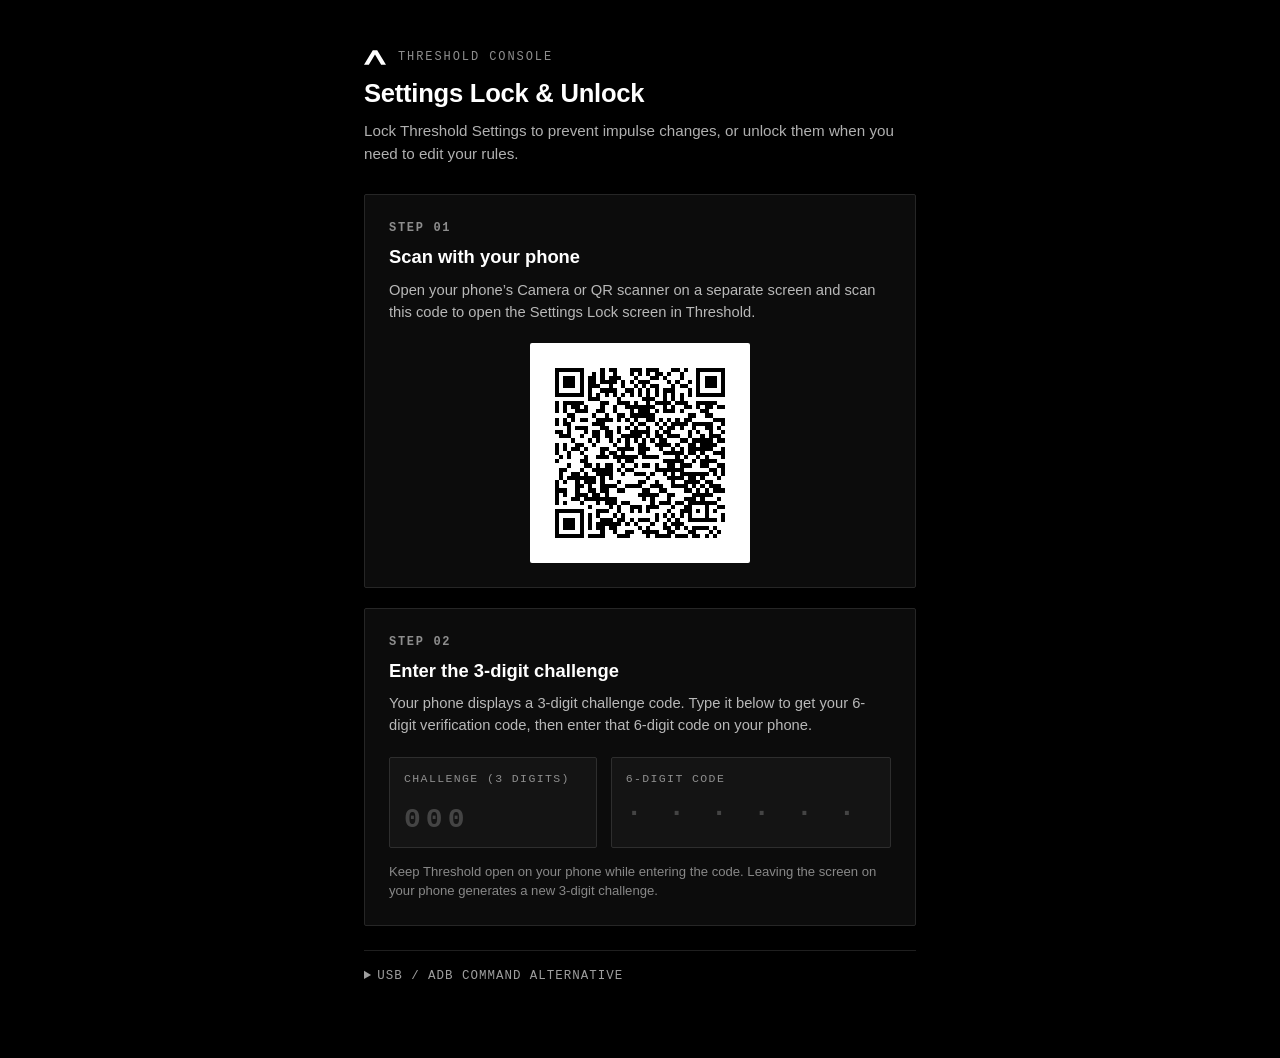
==== site/console/index.html @ 8f827be2 "feat(site): add static website, privacy policy, and Settings Lock console (#131)" ====
<!DOCTYPE html>
<html lang="en">
<head>
  <meta charset="UTF-8">
  <meta name="viewport" content="width=device-width, initial-scale=1.0">
  <meta name="robots" content="noindex, nofollow">
  <title>Settings Lock — Threshold Console</title>
  <style>
    * {
      box-sizing: border-box;
    }
    html, body {
      margin: 0;
      padding: 0;
      background-color: #000000;
      color: #ffffff;
      font-family: -apple-system, BlinkMacSystemFont, "Segoe UI", Roboto, Helvetica, Arial, sans-serif;
      font-size: 16px;
      line-height: 1.5;
      -webkit-font-smoothing: antialiased;
    }
    main {
      max-width: 600px;
      margin: 0 auto;
      padding: 48px 24px 72px;
    }
    .header {
      display: flex;
      align-items: center;
      gap: 12px;
      margin-bottom: 8px;
    }
    .caret {
      width: 22px;
      height: 15px;
      flex-shrink: 0;
    }
    .eyebrow {
      font-family: ui-monospace, SFMono-Regular, Menlo, Monaco, Consolas, monospace;
      font-size: 0.75rem;
      letter-spacing: 0.16em;
      color: #8e8e8e;
      text-transform: uppercase;
    }
    h1 {
      font-size: 1.6rem;
      font-weight: 700;
      margin: 4px 0 8px;
      letter-spacing: -0.01em;
    }
    .subtitle {
      color: #b0b0b0;
      margin: 0 0 28px;
      font-size: 0.95rem;
    }
    hr {
      border: 0;
      border-top: 1px solid #262626;
      margin: 28px 0;
    }
    .step-card {
      background: #0c0c0c;
      border: 1px solid #262626;
      border-radius: 2px;
      padding: 24px;
      margin-bottom: 20px;
    }
    .step-label {
      font-family: ui-monospace, SFMono-Regular, Menlo, Monaco, Consolas, monospace;
      font-size: 0.75rem;
      font-weight: 600;
      letter-spacing: 0.14em;
      color: #8e8e8e;
      text-transform: uppercase;
      margin: 0 0 6px;
    }
    h2 {
      font-size: 1.15rem;
      font-weight: 600;
      margin: 0 0 8px;
    }
    .step-desc {
      color: #b8b8b8;
      font-size: 0.92rem;
      margin: 0 0 20px;
    }
    .qr-wrap {
      display: flex;
      flex-direction: column;
      align-items: center;
      gap: 12px;
    }
    .qr-box {
      width: 220px;
      height: 220px;
      background: #ffffff;
      padding: 8px;
      border-radius: 2px;
      display: flex;
      align-items: center;
      justify-content: center;
    }
    .qr-box svg {
      width: 100%;
      height: 100%;
      display: block;
    }
    .generator-grid {
      display: grid;
      grid-template-columns: 1fr 1.35fr;
      gap: 14px;
      align-items: stretch;
    }
    @media (max-width: 480px) {
      .generator-grid {
        grid-template-columns: 1fr;
      }
    }
    .box-field {
      background: #141414;
      border: 1px solid #2e2e2e;
      border-radius: 2px;
      padding: 12px 14px;
      display: flex;
      flex-direction: column;
      justify-content: space-between;
    }
    .box-field:focus-within {
      border-color: #ffffff;
    }
    .field-label {
      font-family: ui-monospace, SFMono-Regular, Menlo, Monaco, Consolas, monospace;
      font-size: 0.72rem;
      letter-spacing: 0.12em;
      color: #8e8e8e;
      text-transform: uppercase;
      margin-bottom: 6px;
    }
    .challenge-input {
      width: 100%;
      background: transparent;
      border: none;
      outline: none;
      color: #ffffff;
      font-family: ui-monospace, SFMono-Regular, Menlo, Monaco, Consolas, monospace;
      font-size: 1.75rem;
      font-weight: 700;
      letter-spacing: 0.18em;
      padding: 0;
    }
    .challenge-input::placeholder {
      color: #444444;
    }
    .response-value {
      font-family: ui-monospace, SFMono-Regular, Menlo, Monaco, Consolas, monospace;
      font-size: 1.75rem;
      font-weight: 700;
      letter-spacing: 0.16em;
      color: #ffffff;
      user-select: all;
    }
    .response-value.placeholder {
      color: #444444;
    }
    .note {
      font-size: 0.82rem;
      color: #888888;
      margin: 14px 0 0;
    }
    details {
      margin-top: 24px;
      border-top: 1px solid #1f1f1f;
      padding-top: 16px;
      color: #8e8e8e;
      font-size: 0.85rem;
    }
    summary {
      cursor: pointer;
      font-family: ui-monospace, SFMono-Regular, Menlo, Monaco, Consolas, monospace;
      font-size: 0.78rem;
      letter-spacing: 0.08em;
      text-transform: uppercase;
      color: #9e9e9e;
    }
    pre {
      background: #0c0c0c;
      border: 1px solid #262626;
      padding: 12px;
      overflow-x: auto;
      color: #d8d8d8;
      font-family: ui-monospace, SFMono-Regular, Menlo, Monaco, Consolas, monospace;
      font-size: 0.78rem;
      line-height: 1.5;
      margin: 12px 0 0;
    }
  </style>
</head>
<body>
  <main>
    <div class="header">
      <svg class="caret" viewBox="29 36.5 50 33" aria-hidden="true">
        <path fill="#ffffff" d="M49,36.5L59,36.5L79,69.5L68,69.5L54,46L40,69.5L29,69.5Z" />
      </svg>
      <span class="eyebrow">Threshold Console</span>
    </div>
    <h1>Settings Lock &amp; Unlock</h1>
    <p class="subtitle">Lock Threshold Settings to prevent impulse changes, or unlock them when you need to edit your rules.</p>

    <!-- STEP 1: QR CODE -->
    <section class="step-card">
      <p class="step-label">Step 01</p>
      <h2>Scan with your phone</h2>
      <p class="step-desc">Open your phone’s Camera or QR scanner on a separate screen and scan this code to open the Settings Lock screen in Threshold.</p>
      <div class="qr-wrap">
        <div class="qr-box" role="img" aria-label="QR code for Threshold Settings Lock deep link">
          <svg viewBox="0 0 49 49" shape-rendering="crispEdges">
            <rect width="49" height="49" fill="#ffffff" />
            <path d="M4,4h1v1h-1zM5,4h1v1h-1zM6,4h1v1h-1zM7,4h1v1h-1zM8,4h1v1h-1zM9,4h1v1h-1zM10,4h1v1h-1zM15,4h1v1h-1zM17,4h1v1h-1zM18,4h1v1h-1zM22,4h1v1h-1zM23,4h1v1h-1zM24,4h1v1h-1zM26,4h1v1h-1zM27,4h1v1h-1zM28,4h1v1h-1zM32,4h1v1h-1zM33,4h1v1h-1zM35,4h1v1h-1zM38,4h1v1h-1zM39,4h1v1h-1zM40,4h1v1h-1zM41,4h1v1h-1zM42,4h1v1h-1zM43,4h1v1h-1zM44,4h1v1h-1zM4,5h1v1h-1zM10,5h1v1h-1zM13,5h1v1h-1zM15,5h1v1h-1zM18,5h1v1h-1zM22,5h1v1h-1zM24,5h1v1h-1zM26,5h1v1h-1zM28,5h1v1h-1zM29,5h1v1h-1zM31,5h1v1h-1zM34,5h1v1h-1zM38,5h1v1h-1zM44,5h1v1h-1zM4,6h1v1h-1zM6,6h1v1h-1zM7,6h1v1h-1zM8,6h1v1h-1zM10,6h1v1h-1zM12,6h1v1h-1zM13,6h1v1h-1zM15,6h1v1h-1zM17,6h1v1h-1zM18,6h1v1h-1zM19,6h1v1h-1zM23,6h1v1h-1zM27,6h1v1h-1zM28,6h1v1h-1zM30,6h1v1h-1zM34,6h1v1h-1zM38,6h1v1h-1zM40,6h1v1h-1zM41,6h1v1h-1zM42,6h1v1h-1zM44,6h1v1h-1zM4,7h1v1h-1zM6,7h1v1h-1zM7,7h1v1h-1zM8,7h1v1h-1zM10,7h1v1h-1zM12,7h1v1h-1zM13,7h1v1h-1zM15,7h1v1h-1zM16,7h1v1h-1zM17,7h1v1h-1zM18,7h1v1h-1zM20,7h1v1h-1zM22,7h1v1h-1zM24,7h1v1h-1zM25,7h1v1h-1zM26,7h1v1h-1zM31,7h1v1h-1zM33,7h1v1h-1zM36,7h1v1h-1zM38,7h1v1h-1zM40,7h1v1h-1zM41,7h1v1h-1zM42,7h1v1h-1zM44,7h1v1h-1zM4,8h1v1h-1zM6,8h1v1h-1zM7,8h1v1h-1zM8,8h1v1h-1zM10,8h1v1h-1zM12,8h1v1h-1zM13,8h1v1h-1zM14,8h1v1h-1zM17,8h1v1h-1zM20,8h1v1h-1zM23,8h1v1h-1zM25,8h1v1h-1zM27,8h1v1h-1zM28,8h1v1h-1zM32,8h1v1h-1zM34,8h1v1h-1zM35,8h1v1h-1zM38,8h1v1h-1zM40,8h1v1h-1zM41,8h1v1h-1zM42,8h1v1h-1zM44,8h1v1h-1zM4,9h1v1h-1zM10,9h1v1h-1zM12,9h1v1h-1zM15,9h1v1h-1zM16,9h1v1h-1zM17,9h1v1h-1zM18,9h1v1h-1zM21,9h1v1h-1zM22,9h1v1h-1zM24,9h1v1h-1zM26,9h1v1h-1zM28,9h1v1h-1zM30,9h1v1h-1zM31,9h1v1h-1zM32,9h1v1h-1zM36,9h1v1h-1zM38,9h1v1h-1zM44,9h1v1h-1zM4,10h1v1h-1zM5,10h1v1h-1zM6,10h1v1h-1zM7,10h1v1h-1zM8,10h1v1h-1zM9,10h1v1h-1zM10,10h1v1h-1zM12,10h1v1h-1zM14,10h1v1h-1zM16,10h1v1h-1zM18,10h1v1h-1zM20,10h1v1h-1zM22,10h1v1h-1zM24,10h1v1h-1zM26,10h1v1h-1zM28,10h1v1h-1zM30,10h1v1h-1zM32,10h1v1h-1zM34,10h1v1h-1zM36,10h1v1h-1zM38,10h1v1h-1zM39,10h1v1h-1zM40,10h1v1h-1zM41,10h1v1h-1zM42,10h1v1h-1zM43,10h1v1h-1zM44,10h1v1h-1zM12,11h1v1h-1zM13,11h1v1h-1zM14,11h1v1h-1zM19,11h1v1h-1zM25,11h1v1h-1zM26,11h1v1h-1zM27,11h1v1h-1zM30,11h1v1h-1zM32,11h1v1h-1zM34,11h1v1h-1zM4,12h1v1h-1zM6,12h1v1h-1zM7,12h1v1h-1zM8,12h1v1h-1zM9,12h1v1h-1zM10,12h1v1h-1zM15,12h1v1h-1zM16,12h1v1h-1zM19,12h1v1h-1zM20,12h1v1h-1zM21,12h1v1h-1zM23,12h1v1h-1zM26,12h1v1h-1zM28,12h1v1h-1zM29,12h1v1h-1zM30,12h1v1h-1zM31,12h1v1h-1zM33,12h1v1h-1zM34,12h1v1h-1zM35,12h1v1h-1zM38,12h1v1h-1zM39,12h1v1h-1zM40,12h1v1h-1zM41,12h1v1h-1zM42,12h1v1h-1zM4,13h1v1h-1zM6,13h1v1h-1zM8,13h1v1h-1zM9,13h1v1h-1zM11,13h1v1h-1zM15,13h1v1h-1zM18,13h1v1h-1zM21,13h1v1h-1zM22,13h1v1h-1zM23,13h1v1h-1zM24,13h1v1h-1zM25,13h1v1h-1zM26,13h1v1h-1zM27,13h1v1h-1zM30,13h1v1h-1zM32,13h1v1h-1zM35,13h1v1h-1zM36,13h1v1h-1zM38,13h1v1h-1zM40,13h1v1h-1zM41,13h1v1h-1zM43,13h1v1h-1zM44,13h1v1h-1zM4,14h1v1h-1zM6,14h1v1h-1zM9,14h1v1h-1zM10,14h1v1h-1zM11,14h1v1h-1zM14,14h1v1h-1zM15,14h1v1h-1zM18,14h1v1h-1zM22,14h1v1h-1zM24,14h1v1h-1zM25,14h1v1h-1zM26,14h1v1h-1zM28,14h1v1h-1zM30,14h1v1h-1zM31,14h1v1h-1zM32,14h1v1h-1zM34,14h1v1h-1zM39,14h1v1h-1zM40,14h1v1h-1zM7,15h1v1h-1zM8,15h1v1h-1zM13,15h1v1h-1zM16,15h1v1h-1zM19,15h1v1h-1zM20,15h1v1h-1zM22,15h1v1h-1zM23,15h1v1h-1zM24,15h1v1h-1zM25,15h1v1h-1zM26,15h1v1h-1zM27,15h1v1h-1zM36,15h1v1h-1zM37,15h1v1h-1zM40,15h1v1h-1zM41,15h1v1h-1zM4,16h1v1h-1zM6,16h1v1h-1zM8,16h1v1h-1zM10,16h1v1h-1zM11,16h1v1h-1zM14,16h1v1h-1zM15,16h1v1h-1zM16,16h1v1h-1zM17,16h1v1h-1zM19,16h1v1h-1zM21,16h1v1h-1zM23,16h1v1h-1zM26,16h1v1h-1zM27,16h1v1h-1zM29,16h1v1h-1zM31,16h1v1h-1zM33,16h1v1h-1zM35,16h1v1h-1zM36,16h1v1h-1zM42,16h1v1h-1zM43,16h1v1h-1zM44,16h1v1h-1zM4,17h1v1h-1zM6,17h1v1h-1zM7,17h1v1h-1zM13,17h1v1h-1zM14,17h1v1h-1zM15,17h1v1h-1zM22,17h1v1h-1zM24,17h1v1h-1zM25,17h1v1h-1zM28,17h1v1h-1zM30,17h1v1h-1zM32,17h1v1h-1zM33,17h1v1h-1zM34,17h1v1h-1zM35,17h1v1h-1zM37,17h1v1h-1zM38,17h1v1h-1zM39,17h1v1h-1zM40,17h1v1h-1zM41,17h1v1h-1zM44,17h1v1h-1zM7,18h1v1h-1zM9,18h1v1h-1zM10,18h1v1h-1zM11,18h1v1h-1zM15,18h1v1h-1zM16,18h1v1h-1zM19,18h1v1h-1zM21,18h1v1h-1zM23,18h1v1h-1zM26,18h1v1h-1zM29,18h1v1h-1zM31,18h1v1h-1zM32,18h1v1h-1zM34,18h1v1h-1zM37,18h1v1h-1zM40,18h1v1h-1zM41,18h1v1h-1zM43,18h1v1h-1zM4,19h1v1h-1zM5,19h1v1h-1zM7,19h1v1h-1zM11,19h1v1h-1zM13,19h1v1h-1zM14,19h1v1h-1zM16,19h1v1h-1zM17,19h1v1h-1zM19,19h1v1h-1zM22,19h1v1h-1zM23,19h1v1h-1zM24,19h1v1h-1zM25,19h1v1h-1zM26,19h1v1h-1zM28,19h1v1h-1zM30,19h1v1h-1zM31,19h1v1h-1zM36,19h1v1h-1zM38,19h1v1h-1zM41,19h1v1h-1zM44,19h1v1h-1zM5,20h1v1h-1zM6,20h1v1h-1zM7,20h1v1h-1zM10,20h1v1h-1zM13,20h1v1h-1zM14,20h1v1h-1zM16,20h1v1h-1zM17,20h1v1h-1zM20,20h1v1h-1zM21,20h1v1h-1zM22,20h1v1h-1zM23,20h1v1h-1zM24,20h1v1h-1zM26,20h1v1h-1zM28,20h1v1h-1zM29,20h1v1h-1zM31,20h1v1h-1zM32,20h1v1h-1zM33,20h1v1h-1zM36,20h1v1h-1zM39,20h1v1h-1zM41,20h1v1h-1zM42,20h1v1h-1zM43,20h1v1h-1zM8,21h1v1h-1zM12,21h1v1h-1zM14,21h1v1h-1zM17,21h1v1h-1zM19,21h1v1h-1zM21,21h1v1h-1zM23,21h1v1h-1zM25,21h1v1h-1zM27,21h1v1h-1zM29,21h1v1h-1zM30,21h1v1h-1zM34,21h1v1h-1zM35,21h1v1h-1zM37,21h1v1h-1zM38,21h1v1h-1zM39,21h1v1h-1zM40,21h1v1h-1zM41,21h1v1h-1zM43,21h1v1h-1zM44,21h1v1h-1zM4,22h1v1h-1zM6,22h1v1h-1zM9,22h1v1h-1zM10,22h1v1h-1zM13,22h1v1h-1zM18,22h1v1h-1zM21,22h1v1h-1zM24,22h1v1h-1zM25,22h1v1h-1zM28,22h1v1h-1zM29,22h1v1h-1zM30,22h1v1h-1zM31,22h1v1h-1zM33,22h1v1h-1zM36,22h1v1h-1zM37,22h1v1h-1zM39,22h1v1h-1zM40,22h1v1h-1zM41,22h1v1h-1zM42,22h1v1h-1zM4,23h1v1h-1zM6,23h1v1h-1zM8,23h1v1h-1zM9,23h1v1h-1zM11,23h1v1h-1zM15,23h1v1h-1zM16,23h1v1h-1zM19,23h1v1h-1zM20,23h1v1h-1zM21,23h1v1h-1zM22,23h1v1h-1zM24,23h1v1h-1zM25,23h1v1h-1zM26,23h1v1h-1zM29,23h1v1h-1zM32,23h1v1h-1zM34,23h1v1h-1zM36,23h1v1h-1zM37,23h1v1h-1zM38,23h1v1h-1zM39,23h1v1h-1zM40,23h1v1h-1zM41,23h1v1h-1zM44,23h1v1h-1zM4,24h1v1h-1zM7,24h1v1h-1zM10,24h1v1h-1zM15,24h1v1h-1zM17,24h1v1h-1zM18,24h1v1h-1zM20,24h1v1h-1zM24,24h1v1h-1zM25,24h1v1h-1zM30,24h1v1h-1zM31,24h1v1h-1zM32,24h1v1h-1zM33,24h1v1h-1zM34,24h1v1h-1zM36,24h1v1h-1zM37,24h1v1h-1zM39,24h1v1h-1zM42,24h1v1h-1zM43,24h1v1h-1zM44,24h1v1h-1zM5,25h1v1h-1zM7,25h1v1h-1zM11,25h1v1h-1zM14,25h1v1h-1zM15,25h1v1h-1zM16,25h1v1h-1zM18,25h1v1h-1zM19,25h1v1h-1zM20,25h1v1h-1zM21,25h1v1h-1zM22,25h1v1h-1zM23,25h1v1h-1zM25,25h1v1h-1zM26,25h1v1h-1zM27,25h1v1h-1zM28,25h1v1h-1zM33,25h1v1h-1zM35,25h1v1h-1zM38,25h1v1h-1zM40,25h1v1h-1zM44,25h1v1h-1zM4,26h1v1h-1zM10,26h1v1h-1zM11,26h1v1h-1zM19,26h1v1h-1zM21,26h1v1h-1zM22,26h1v1h-1zM30,26h1v1h-1zM31,26h1v1h-1zM32,26h1v1h-1zM33,26h1v1h-1zM34,26h1v1h-1zM37,26h1v1h-1zM39,26h1v1h-1zM40,26h1v1h-1zM41,26h1v1h-1zM42,26h1v1h-1zM7,27h1v1h-1zM11,27h1v1h-1zM12,27h1v1h-1zM14,27h1v1h-1zM16,27h1v1h-1zM17,27h1v1h-1zM20,27h1v1h-1zM23,27h1v1h-1zM25,27h1v1h-1zM26,27h1v1h-1zM28,27h1v1h-1zM31,27h1v1h-1zM32,27h1v1h-1zM34,27h1v1h-1zM35,27h1v1h-1zM36,27h1v1h-1zM39,27h1v1h-1zM40,27h1v1h-1zM43,27h1v1h-1zM44,27h1v1h-1zM5,28h1v1h-1zM6,28h1v1h-1zM10,28h1v1h-1zM13,28h1v1h-1zM14,28h1v1h-1zM15,28h1v1h-1zM16,28h1v1h-1zM17,28h1v1h-1zM19,28h1v1h-1zM21,28h1v1h-1zM22,28h1v1h-1zM28,28h1v1h-1zM29,28h1v1h-1zM30,28h1v1h-1zM31,28h1v1h-1zM32,28h1v1h-1zM33,28h1v1h-1zM34,28h1v1h-1zM41,28h1v1h-1zM42,28h1v1h-1zM44,28h1v1h-1zM5,29h1v1h-1zM8,29h1v1h-1zM9,29h1v1h-1zM11,29h1v1h-1zM14,29h1v1h-1zM15,29h1v1h-1zM16,29h1v1h-1zM17,29h1v1h-1zM20,29h1v1h-1zM23,29h1v1h-1zM24,29h1v1h-1zM25,29h1v1h-1zM27,29h1v1h-1zM30,29h1v1h-1zM32,29h1v1h-1zM34,29h1v1h-1zM35,29h1v1h-1zM36,29h1v1h-1zM37,29h1v1h-1zM38,29h1v1h-1zM39,29h1v1h-1zM40,29h1v1h-1zM42,29h1v1h-1zM44,29h1v1h-1zM5,30h1v1h-1zM7,30h1v1h-1zM8,30h1v1h-1zM9,30h1v1h-1zM10,30h1v1h-1zM11,30h1v1h-1zM12,30h1v1h-1zM13,30h1v1h-1zM15,30h1v1h-1zM17,30h1v1h-1zM26,30h1v1h-1zM31,30h1v1h-1zM32,30h1v1h-1zM33,30h1v1h-1zM34,30h1v1h-1zM36,30h1v1h-1zM37,30h1v1h-1zM39,30h1v1h-1zM43,30h1v1h-1zM4,31h1v1h-1zM6,31h1v1h-1zM9,31h1v1h-1zM11,31h1v1h-1zM12,31h1v1h-1zM13,31h1v1h-1zM15,31h1v1h-1zM19,31h1v1h-1zM24,31h1v1h-1zM25,31h1v1h-1zM28,31h1v1h-1zM32,31h1v1h-1zM35,31h1v1h-1zM36,31h1v1h-1zM37,31h1v1h-1zM38,31h1v1h-1zM40,31h1v1h-1zM41,31h1v1h-1zM4,32h1v1h-1zM9,32h1v1h-1zM10,32h1v1h-1zM12,32h1v1h-1zM15,32h1v1h-1zM16,32h1v1h-1zM17,32h1v1h-1zM18,32h1v1h-1zM21,32h1v1h-1zM22,32h1v1h-1zM23,32h1v1h-1zM24,32h1v1h-1zM27,32h1v1h-1zM28,32h1v1h-1zM29,32h1v1h-1zM32,32h1v1h-1zM33,32h1v1h-1zM34,32h1v1h-1zM35,32h1v1h-1zM37,32h1v1h-1zM39,32h1v1h-1zM41,32h1v1h-1zM42,32h1v1h-1zM43,32h1v1h-1zM4,33h1v1h-1zM5,33h1v1h-1zM6,33h1v1h-1zM9,33h1v1h-1zM12,33h1v1h-1zM13,33h1v1h-1zM15,33h1v1h-1zM16,33h1v1h-1zM19,33h1v1h-1zM20,33h1v1h-1zM25,33h1v1h-1zM26,33h1v1h-1zM29,33h1v1h-1zM30,33h1v1h-1zM35,33h1v1h-1zM36,33h1v1h-1zM38,33h1v1h-1zM40,33h1v1h-1zM42,33h1v1h-1zM43,33h1v1h-1zM44,33h1v1h-1zM4,34h1v1h-1zM6,34h1v1h-1zM9,34h1v1h-1zM10,34h1v1h-1zM11,34h1v1h-1zM13,34h1v1h-1zM14,34h1v1h-1zM16,34h1v1h-1zM24,34h1v1h-1zM25,34h1v1h-1zM26,34h1v1h-1zM27,34h1v1h-1zM28,34h1v1h-1zM31,34h1v1h-1zM32,34h1v1h-1zM37,34h1v1h-1zM38,34h1v1h-1zM39,34h1v1h-1zM40,34h1v1h-1zM41,34h1v1h-1zM4,35h1v1h-1zM8,35h1v1h-1zM9,35h1v1h-1zM11,35h1v1h-1zM12,35h1v1h-1zM13,35h1v1h-1zM14,35h1v1h-1zM15,35h1v1h-1zM16,35h1v1h-1zM17,35h1v1h-1zM18,35h1v1h-1zM25,35h1v1h-1zM27,35h1v1h-1zM31,35h1v1h-1zM35,35h1v1h-1zM36,35h1v1h-1zM37,35h1v1h-1zM39,35h1v1h-1zM43,35h1v1h-1zM4,36h1v1h-1zM6,36h1v1h-1zM10,36h1v1h-1zM14,36h1v1h-1zM16,36h1v1h-1zM17,36h1v1h-1zM18,36h1v1h-1zM20,36h1v1h-1zM21,36h1v1h-1zM27,36h1v1h-1zM29,36h1v1h-1zM30,36h1v1h-1zM31,36h1v1h-1zM33,36h1v1h-1zM34,36h1v1h-1zM36,36h1v1h-1zM37,36h1v1h-1zM38,36h1v1h-1zM39,36h1v1h-1zM40,36h1v1h-1zM41,36h1v1h-1zM42,36h1v1h-1zM12,37h1v1h-1zM17,37h1v1h-1zM19,37h1v1h-1zM22,37h1v1h-1zM23,37h1v1h-1zM24,37h1v1h-1zM26,37h1v1h-1zM27,37h1v1h-1zM28,37h1v1h-1zM32,37h1v1h-1zM35,37h1v1h-1zM36,37h1v1h-1zM40,37h1v1h-1zM43,37h1v1h-1zM44,37h1v1h-1zM4,38h1v1h-1zM5,38h1v1h-1zM6,38h1v1h-1zM7,38h1v1h-1zM8,38h1v1h-1zM9,38h1v1h-1zM10,38h1v1h-1zM14,38h1v1h-1zM15,38h1v1h-1zM16,38h1v1h-1zM19,38h1v1h-1zM22,38h1v1h-1zM24,38h1v1h-1zM26,38h1v1h-1zM31,38h1v1h-1zM34,38h1v1h-1zM35,38h1v1h-1zM36,38h1v1h-1zM38,38h1v1h-1zM40,38h1v1h-1zM42,38h1v1h-1zM4,39h1v1h-1zM10,39h1v1h-1zM12,39h1v1h-1zM14,39h1v1h-1zM18,39h1v1h-1zM20,39h1v1h-1zM28,39h1v1h-1zM30,39h1v1h-1zM32,39h1v1h-1zM34,39h1v1h-1zM36,39h1v1h-1zM40,39h1v1h-1zM44,39h1v1h-1zM4,40h1v1h-1zM6,40h1v1h-1zM7,40h1v1h-1zM8,40h1v1h-1zM10,40h1v1h-1zM12,40h1v1h-1zM15,40h1v1h-1zM16,40h1v1h-1zM17,40h1v1h-1zM19,40h1v1h-1zM20,40h1v1h-1zM22,40h1v1h-1zM24,40h1v1h-1zM25,40h1v1h-1zM26,40h1v1h-1zM28,40h1v1h-1zM31,40h1v1h-1zM33,40h1v1h-1zM36,40h1v1h-1zM37,40h1v1h-1zM38,40h1v1h-1zM39,40h1v1h-1zM40,40h1v1h-1zM41,40h1v1h-1zM42,40h1v1h-1zM44,40h1v1h-1zM4,41h1v1h-1zM6,41h1v1h-1zM7,41h1v1h-1zM8,41h1v1h-1zM10,41h1v1h-1zM12,41h1v1h-1zM14,41h1v1h-1zM15,41h1v1h-1zM16,41h1v1h-1zM17,41h1v1h-1zM18,41h1v1h-1zM19,41h1v1h-1zM21,41h1v1h-1zM23,41h1v1h-1zM27,41h1v1h-1zM30,41h1v1h-1zM32,41h1v1h-1zM33,41h1v1h-1zM34,41h1v1h-1zM4,42h1v1h-1zM6,42h1v1h-1zM7,42h1v1h-1zM8,42h1v1h-1zM10,42h1v1h-1zM12,42h1v1h-1zM14,42h1v1h-1zM15,42h1v1h-1zM17,42h1v1h-1zM18,42h1v1h-1zM24,42h1v1h-1zM26,42h1v1h-1zM30,42h1v1h-1zM31,42h1v1h-1zM33,42h1v1h-1zM35,42h1v1h-1zM37,42h1v1h-1zM38,42h1v1h-1zM39,42h1v1h-1zM40,42h1v1h-1zM42,42h1v1h-1zM4,43h1v1h-1zM10,43h1v1h-1zM15,43h1v1h-1zM18,43h1v1h-1zM21,43h1v1h-1zM22,43h1v1h-1zM25,43h1v1h-1zM26,43h1v1h-1zM27,43h1v1h-1zM28,43h1v1h-1zM31,43h1v1h-1zM32,43h1v1h-1zM36,43h1v1h-1zM37,43h1v1h-1zM41,43h1v1h-1zM43,43h1v1h-1zM4,44h1v1h-1zM5,44h1v1h-1zM6,44h1v1h-1zM7,44h1v1h-1zM8,44h1v1h-1zM9,44h1v1h-1zM10,44h1v1h-1zM12,44h1v1h-1zM13,44h1v1h-1zM14,44h1v1h-1zM15,44h1v1h-1zM19,44h1v1h-1zM20,44h1v1h-1zM21,44h1v1h-1zM26,44h1v1h-1zM28,44h1v1h-1zM29,44h1v1h-1zM30,44h1v1h-1zM31,44h1v1h-1zM33,44h1v1h-1zM34,44h1v1h-1zM35,44h1v1h-1zM37,44h1v1h-1zM38,44h1v1h-1zM40,44h1v1h-1zM42,44h1v1h-1z" fill="#000000" />
          </svg>
        </div>
      </div>
    </section>

    <!-- STEP 2: CHALLENGE -> 6-DIGIT CODE -->
    <section class="step-card">
      <p class="step-label">Step 02</p>
      <h2>Enter the 3-digit challenge</h2>
      <p class="step-desc">Your phone displays a 3-digit challenge code. Type it below to get your 6-digit verification code, then enter that 6-digit code on your phone.</p>

      <div class="generator-grid">
        <label class="box-field" for="challenge-input">
          <span class="field-label">Challenge (3 digits)</span>
          <input
            id="challenge-input"
            class="challenge-input"
            type="text"
            inputmode="numeric"
            autocomplete="off"
            maxlength="3"
            placeholder="000"
            aria-label="3-digit challenge code from phone"
          />
        </label>

        <div class="box-field">
          <span class="field-label">6-Digit Code</span>
          <div id="response-output" class="response-value placeholder" aria-live="polite">· · · · · ·</div>
        </div>
      </div>

      <p class="note">Keep Threshold open on your phone while entering the code. Leaving the screen on your phone generates a new 3-digit challenge.</p>
    </section>

    <details>
      <summary>USB / ADB command alternative</summary>
      <pre># Lock Threshold Settings
adb shell am broadcast -a com.garan.threshold.action.LOCK_SETTINGS -n com.garan.threshold/.settings.SettingsLockReceiver

# Unlock Threshold Settings
adb shell am broadcast -a com.garan.threshold.action.UNLOCK_SETTINGS -n com.garan.threshold/.settings.SettingsLockReceiver</pre>
    </details>
  </main>

  <script>
    (function () {
      const SECRET = "threshold-v1-shared-totp-key-9f4b2c8e1d7a6053c8b4e2f1a9d07635";
      const DOMAIN = "settings-lock";
      const input = document.getElementById("challenge-input");
      const output = document.getElementById("response-output");

      async function computeUnlockCode(challenge, epochMillis) {
        const bucket = Math.floor(epochMillis / 300000);
        const msg = new TextEncoder().encode(bucket + ":" + DOMAIN + ":" + challenge);
        const keyData = new TextEncoder().encode(SECRET);
        const key = await crypto.subtle.importKey(
          "raw",
          keyData,
          { name: "HMAC", hash: "SHA-256" },
          false,
          ["sign"]
        );
        const sig = await crypto.subtle.sign("HMAC", key, msg);
        const uint31 = new DataView(sig).getUint32(0, false) & 0x7fffffff;
        return String(uint31 % 1000000).padStart(6, "0");
      }

      async function updateCode() {
        const cleaned = input.value.replace(/\D/g, "").slice(0, 3);
        if (input.value !== cleaned) {
          input.value = cleaned;
        }
        if (cleaned.length !== 3) {
          output.textContent = "· · · · · ·";
          output.classList.add("placeholder");
          return;
        }
        const code = await computeUnlockCode(cleaned, Date.now());
        output.textContent = code.split("").join(" ");
        output.classList.remove("placeholder");
      }

      input.addEventListener("input", updateCode);
      // Re-evaluate every 15 seconds in case a 5-minute UTC window rolls over while viewing
      setInterval(updateCode, 15000);
    })();
  </script>
</body>
</html>
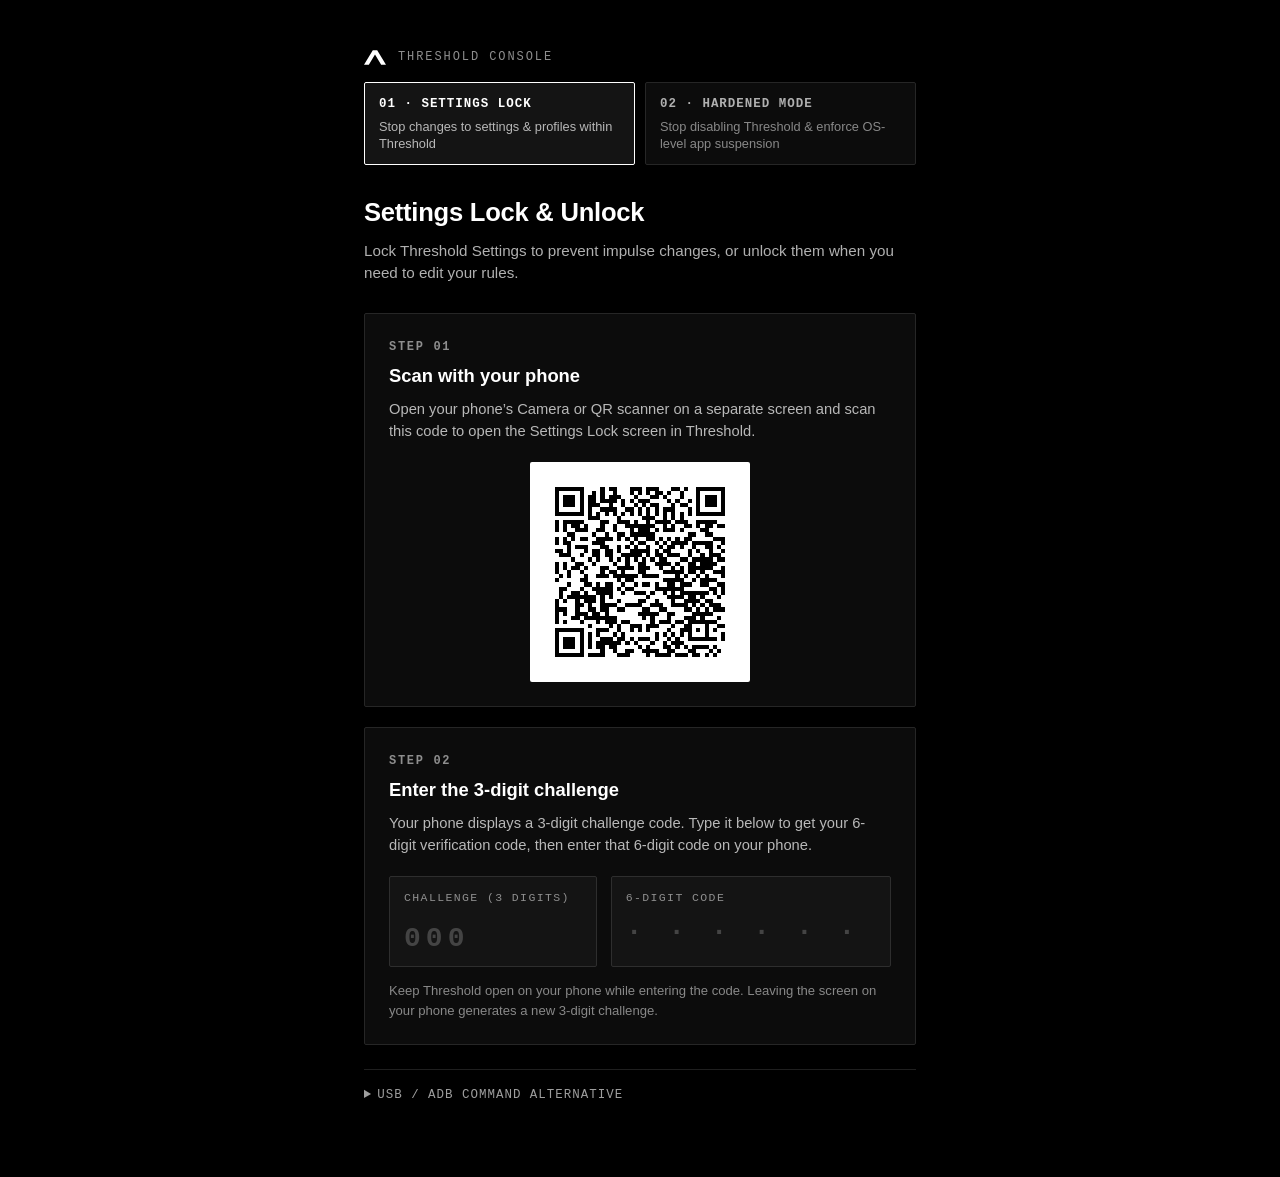
==== commit 130f03f4: "feat(site): add Hardened Mode console and automated Firebase Hosting release flow (#134)" ====
--- a/site/console/index.html
+++ b/site/console/index.html
@@ -42,6 +42,55 @@
       color: #8e8e8e;
       text-transform: uppercase;
     }
+    .mode-switcher {
+      display: grid;
+      grid-template-columns: 1fr 1fr;
+      gap: 10px;
+      margin-bottom: 28px;
+    }
+    @media (max-width: 480px) {
+      .mode-switcher {
+        grid-template-columns: 1fr;
+      }
+    }
+    .mode-link {
+      display: block;
+      text-decoration: none;
+      background: #0c0c0c;
+      border: 1px solid #262626;
+      border-radius: 2px;
+      padding: 12px 14px;
+      color: #b0b0b0;
+      transition: border-color 120ms ease;
+    }
+    .mode-link:hover {
+      border-color: #666666;
+      color: #ffffff;
+    }
+    .mode-link.active {
+      background: #141414;
+      border-color: #ffffff;
+      color: #ffffff;
+    }
+    .mode-link-title {
+      display: block;
+      font-family: ui-monospace, SFMono-Regular, Menlo, Monaco, Consolas, monospace;
+      font-size: 0.78rem;
+      font-weight: 700;
+      letter-spacing: 0.08em;
+      text-transform: uppercase;
+      margin-bottom: 4px;
+      color: inherit;
+    }
+    .mode-link-desc {
+      display: block;
+      font-size: 0.8rem;
+      color: #888888;
+      line-height: 1.35;
+    }
+    .mode-link.active .mode-link-desc {
+      color: #b8b8b8;
+    }
     h1 {
       font-size: 1.6rem;
       font-weight: 700;
@@ -197,12 +246,24 @@
 </head>
 <body>
   <main>
-    <div class="header">
+    <div class="header" style="margin-bottom: 16px;">
       <svg class="caret" viewBox="29 36.5 50 33" aria-hidden="true">
         <path fill="#ffffff" d="M49,36.5L59,36.5L79,69.5L68,69.5L54,46L40,69.5L29,69.5Z" />
       </svg>
       <span class="eyebrow">Threshold Console</span>
     </div>
+
+    <nav class="mode-switcher" aria-label="Console mode selector">
+      <a class="mode-link active" href="/console" aria-current="page">
+        <span class="mode-link-title">01 · Settings Lock</span>
+        <span class="mode-link-desc">Stop changes to settings &amp; profiles within Threshold</span>
+      </a>
+      <a class="mode-link" href="/console/hardening">
+        <span class="mode-link-title">02 · Hardened Mode</span>
+        <span class="mode-link-desc">Stop disabling Threshold &amp; enforce OS-level app suspension</span>
+      </a>
+    </nav>
+
     <h1>Settings Lock &amp; Unlock</h1>
     <p class="subtitle">Lock Threshold Settings to prevent impulse changes, or unlock them when you need to edit your rules.</p>
 
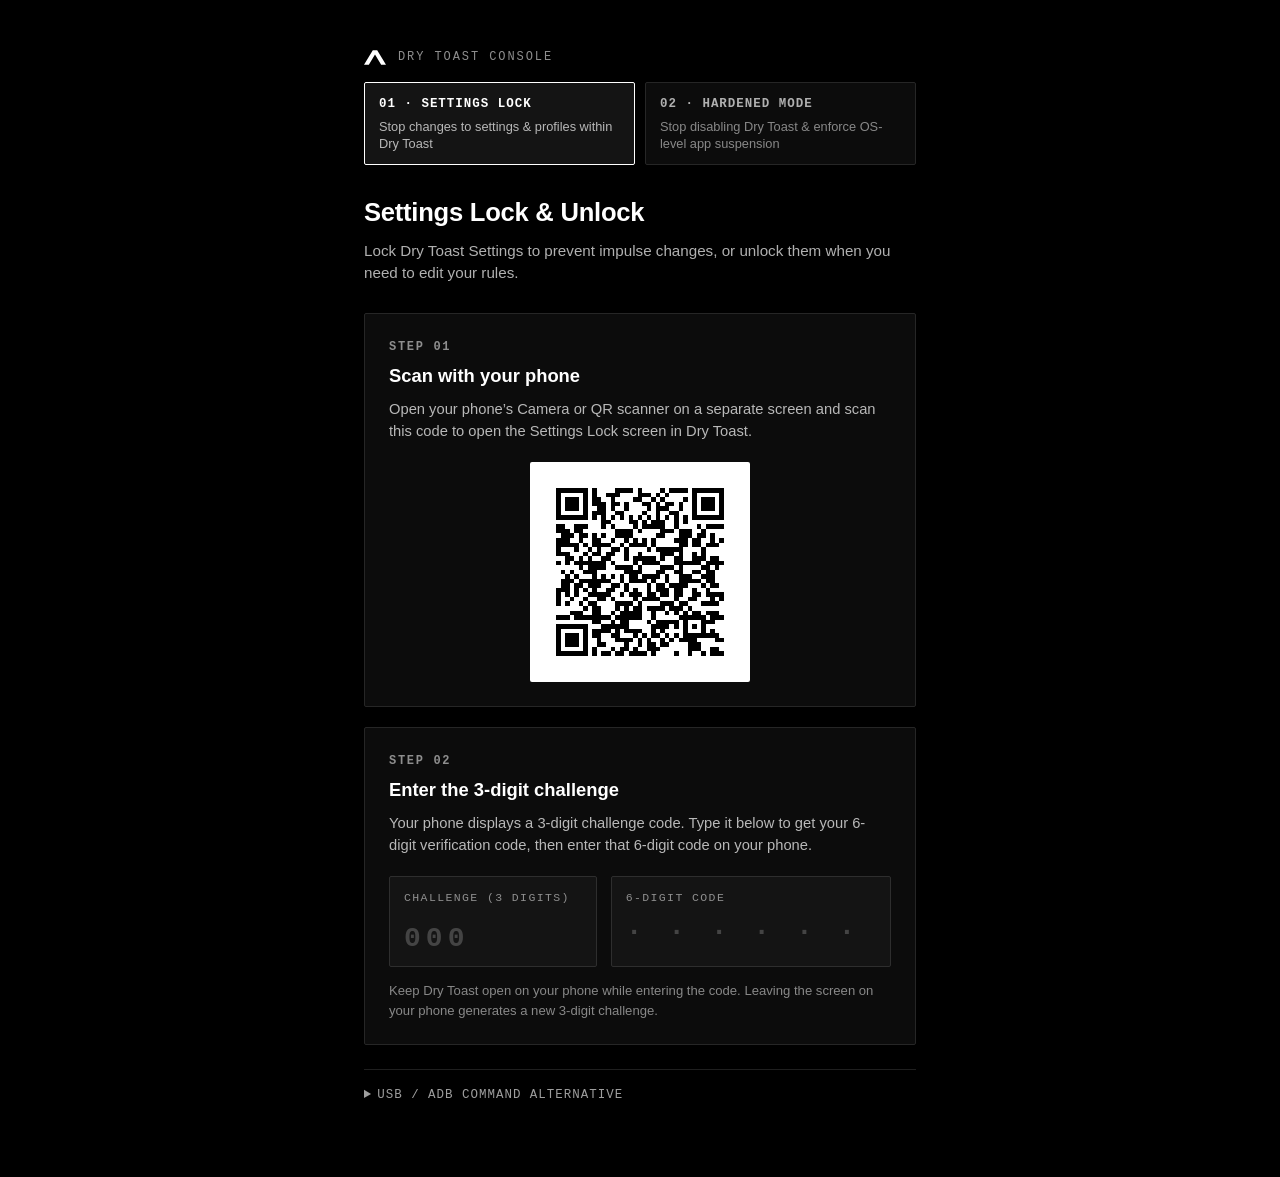
==== commit 563f3048: "refactor: complete rebrand from Threshold to Dry Toast (com.garan.drytoast, drytoast.app) (#170)" ====
--- a/site/console/index.html
+++ b/site/console/index.html
@@ -4,7 +4,8 @@
   <meta charset="UTF-8">
   <meta name="viewport" content="width=device-width, initial-scale=1.0">
   <meta name="robots" content="noindex, nofollow">
-  <title>Settings Lock — Threshold Console</title>
+  <title>Settings Lock | Dry Toast Console</title>
+  <link rel="icon" type="image/svg+xml" href="/favicon.svg">
   <style>
     * {
       box-sizing: border-box;
@@ -101,6 +102,25 @@
       color: #b0b0b0;
       margin: 0 0 28px;
       font-size: 0.95rem;
+    }
+    .mobile-second-device-note {
+      display: none;
+      background: #141414;
+      border: 1px solid #3a3a3a;
+      border-radius: 2px;
+      padding: 12px 14px;
+      margin: 0 0 20px;
+      font-size: 0.86rem;
+      color: #d8d8d8;
+    }
+    .mobile-second-device-note code {
+      font-family: ui-monospace, SFMono-Regular, Menlo, Monaco, Consolas, monospace;
+      color: #ffffff;
+    }
+    @media (max-width: 600px) {
+      .mobile-second-device-note {
+        display: block;
+      }
     }
     hr {
       border: 0;
@@ -250,34 +270,35 @@
       <svg class="caret" viewBox="29 36.5 50 33" aria-hidden="true">
         <path fill="#ffffff" d="M49,36.5L59,36.5L79,69.5L68,69.5L54,46L40,69.5L29,69.5Z" />
       </svg>
-      <span class="eyebrow">Threshold Console</span>
+      <span class="eyebrow">Dry Toast Console</span>
     </div>
 
     <nav class="mode-switcher" aria-label="Console mode selector">
       <a class="mode-link active" href="/console" aria-current="page">
         <span class="mode-link-title">01 · Settings Lock</span>
-        <span class="mode-link-desc">Stop changes to settings &amp; profiles within Threshold</span>
+        <span class="mode-link-desc">Stop changes to settings &amp; profiles within Dry Toast</span>
       </a>
       <a class="mode-link" href="/console/hardening">
         <span class="mode-link-title">02 · Hardened Mode</span>
-        <span class="mode-link-desc">Stop disabling Threshold &amp; enforce OS-level app suspension</span>
+        <span class="mode-link-desc">Stop disabling Dry Toast &amp; enforce OS-level app suspension</span>
       </a>
     </nav>
 
     <h1>Settings Lock &amp; Unlock</h1>
-    <p class="subtitle">Lock Threshold Settings to prevent impulse changes, or unlock them when you need to edit your rules.</p>
+    <p class="subtitle">Lock Dry Toast Settings to prevent impulse changes, or unlock them when you need to edit your rules.</p>
+
+    <div class="mobile-second-device-note" role="note">
+      <strong>Viewing on your phone?</strong> Open <code>drytoast.app/console</code> on a computer or second screen so you can scan the QR code below with this phone.
+    </div>
 
     <!-- STEP 1: QR CODE -->
     <section class="step-card">
       <p class="step-label">Step 01</p>
       <h2>Scan with your phone</h2>
-      <p class="step-desc">Open your phone’s Camera or QR scanner on a separate screen and scan this code to open the Settings Lock screen in Threshold.</p>
+      <p class="step-desc">Open your phone’s Camera or QR scanner on a separate screen and scan this code to open the Settings Lock screen in Dry Toast.</p>
       <div class="qr-wrap">
-        <div class="qr-box" role="img" aria-label="QR code for Threshold Settings Lock deep link">
-          <svg viewBox="0 0 49 49" shape-rendering="crispEdges">
-            <rect width="49" height="49" fill="#ffffff" />
-            <path d="M4,4h1v1h-1zM5,4h1v1h-1zM6,4h1v1h-1zM7,4h1v1h-1zM8,4h1v1h-1zM9,4h1v1h-1zM10,4h1v1h-1zM15,4h1v1h-1zM17,4h1v1h-1zM18,4h1v1h-1zM22,4h1v1h-1zM23,4h1v1h-1zM24,4h1v1h-1zM26,4h1v1h-1zM27,4h1v1h-1zM28,4h1v1h-1zM32,4h1v1h-1zM33,4h1v1h-1zM35,4h1v1h-1zM38,4h1v1h-1zM39,4h1v1h-1zM40,4h1v1h-1zM41,4h1v1h-1zM42,4h1v1h-1zM43,4h1v1h-1zM44,4h1v1h-1zM4,5h1v1h-1zM10,5h1v1h-1zM13,5h1v1h-1zM15,5h1v1h-1zM18,5h1v1h-1zM22,5h1v1h-1zM24,5h1v1h-1zM26,5h1v1h-1zM28,5h1v1h-1zM29,5h1v1h-1zM31,5h1v1h-1zM34,5h1v1h-1zM38,5h1v1h-1zM44,5h1v1h-1zM4,6h1v1h-1zM6,6h1v1h-1zM7,6h1v1h-1zM8,6h1v1h-1zM10,6h1v1h-1zM12,6h1v1h-1zM13,6h1v1h-1zM15,6h1v1h-1zM17,6h1v1h-1zM18,6h1v1h-1zM19,6h1v1h-1zM23,6h1v1h-1zM27,6h1v1h-1zM28,6h1v1h-1zM30,6h1v1h-1zM34,6h1v1h-1zM38,6h1v1h-1zM40,6h1v1h-1zM41,6h1v1h-1zM42,6h1v1h-1zM44,6h1v1h-1zM4,7h1v1h-1zM6,7h1v1h-1zM7,7h1v1h-1zM8,7h1v1h-1zM10,7h1v1h-1zM12,7h1v1h-1zM13,7h1v1h-1zM15,7h1v1h-1zM16,7h1v1h-1zM17,7h1v1h-1zM18,7h1v1h-1zM20,7h1v1h-1zM22,7h1v1h-1zM24,7h1v1h-1zM25,7h1v1h-1zM26,7h1v1h-1zM31,7h1v1h-1zM33,7h1v1h-1zM36,7h1v1h-1zM38,7h1v1h-1zM40,7h1v1h-1zM41,7h1v1h-1zM42,7h1v1h-1zM44,7h1v1h-1zM4,8h1v1h-1zM6,8h1v1h-1zM7,8h1v1h-1zM8,8h1v1h-1zM10,8h1v1h-1zM12,8h1v1h-1zM13,8h1v1h-1zM14,8h1v1h-1zM17,8h1v1h-1zM20,8h1v1h-1zM23,8h1v1h-1zM25,8h1v1h-1zM27,8h1v1h-1zM28,8h1v1h-1zM32,8h1v1h-1zM34,8h1v1h-1zM35,8h1v1h-1zM38,8h1v1h-1zM40,8h1v1h-1zM41,8h1v1h-1zM42,8h1v1h-1zM44,8h1v1h-1zM4,9h1v1h-1zM10,9h1v1h-1zM12,9h1v1h-1zM15,9h1v1h-1zM16,9h1v1h-1zM17,9h1v1h-1zM18,9h1v1h-1zM21,9h1v1h-1zM22,9h1v1h-1zM24,9h1v1h-1zM26,9h1v1h-1zM28,9h1v1h-1zM30,9h1v1h-1zM31,9h1v1h-1zM32,9h1v1h-1zM36,9h1v1h-1zM38,9h1v1h-1zM44,9h1v1h-1zM4,10h1v1h-1zM5,10h1v1h-1zM6,10h1v1h-1zM7,10h1v1h-1zM8,10h1v1h-1zM9,10h1v1h-1zM10,10h1v1h-1zM12,10h1v1h-1zM14,10h1v1h-1zM16,10h1v1h-1zM18,10h1v1h-1zM20,10h1v1h-1zM22,10h1v1h-1zM24,10h1v1h-1zM26,10h1v1h-1zM28,10h1v1h-1zM30,10h1v1h-1zM32,10h1v1h-1zM34,10h1v1h-1zM36,10h1v1h-1zM38,10h1v1h-1zM39,10h1v1h-1zM40,10h1v1h-1zM41,10h1v1h-1zM42,10h1v1h-1zM43,10h1v1h-1zM44,10h1v1h-1zM12,11h1v1h-1zM13,11h1v1h-1zM14,11h1v1h-1zM19,11h1v1h-1zM25,11h1v1h-1zM26,11h1v1h-1zM27,11h1v1h-1zM30,11h1v1h-1zM32,11h1v1h-1zM34,11h1v1h-1zM4,12h1v1h-1zM6,12h1v1h-1zM7,12h1v1h-1zM8,12h1v1h-1zM9,12h1v1h-1zM10,12h1v1h-1zM15,12h1v1h-1zM16,12h1v1h-1zM19,12h1v1h-1zM20,12h1v1h-1zM21,12h1v1h-1zM23,12h1v1h-1zM26,12h1v1h-1zM28,12h1v1h-1zM29,12h1v1h-1zM30,12h1v1h-1zM31,12h1v1h-1zM33,12h1v1h-1zM34,12h1v1h-1zM35,12h1v1h-1zM38,12h1v1h-1zM39,12h1v1h-1zM40,12h1v1h-1zM41,12h1v1h-1zM42,12h1v1h-1zM4,13h1v1h-1zM6,13h1v1h-1zM8,13h1v1h-1zM9,13h1v1h-1zM11,13h1v1h-1zM15,13h1v1h-1zM18,13h1v1h-1zM21,13h1v1h-1zM22,13h1v1h-1zM23,13h1v1h-1zM24,13h1v1h-1zM25,13h1v1h-1zM26,13h1v1h-1zM27,13h1v1h-1zM30,13h1v1h-1zM32,13h1v1h-1zM35,13h1v1h-1zM36,13h1v1h-1zM38,13h1v1h-1zM40,13h1v1h-1zM41,13h1v1h-1zM43,13h1v1h-1zM44,13h1v1h-1zM4,14h1v1h-1zM6,14h1v1h-1zM9,14h1v1h-1zM10,14h1v1h-1zM11,14h1v1h-1zM14,14h1v1h-1zM15,14h1v1h-1zM18,14h1v1h-1zM22,14h1v1h-1zM24,14h1v1h-1zM25,14h1v1h-1zM26,14h1v1h-1zM28,14h1v1h-1zM30,14h1v1h-1zM31,14h1v1h-1zM32,14h1v1h-1zM34,14h1v1h-1zM39,14h1v1h-1zM40,14h1v1h-1zM7,15h1v1h-1zM8,15h1v1h-1zM13,15h1v1h-1zM16,15h1v1h-1zM19,15h1v1h-1zM20,15h1v1h-1zM22,15h1v1h-1zM23,15h1v1h-1zM24,15h1v1h-1zM25,15h1v1h-1zM26,15h1v1h-1zM27,15h1v1h-1zM36,15h1v1h-1zM37,15h1v1h-1zM40,15h1v1h-1zM41,15h1v1h-1zM4,16h1v1h-1zM6,16h1v1h-1zM8,16h1v1h-1zM10,16h1v1h-1zM11,16h1v1h-1zM14,16h1v1h-1zM15,16h1v1h-1zM16,16h1v1h-1zM17,16h1v1h-1zM19,16h1v1h-1zM21,16h1v1h-1zM23,16h1v1h-1zM26,16h1v1h-1zM27,16h1v1h-1zM29,16h1v1h-1zM31,16h1v1h-1zM33,16h1v1h-1zM35,16h1v1h-1zM36,16h1v1h-1zM42,16h1v1h-1zM43,16h1v1h-1zM44,16h1v1h-1zM4,17h1v1h-1zM6,17h1v1h-1zM7,17h1v1h-1zM13,17h1v1h-1zM14,17h1v1h-1zM15,17h1v1h-1zM22,17h1v1h-1zM24,17h1v1h-1zM25,17h1v1h-1zM28,17h1v1h-1zM30,17h1v1h-1zM32,17h1v1h-1zM33,17h1v1h-1zM34,17h1v1h-1zM35,17h1v1h-1zM37,17h1v1h-1zM38,17h1v1h-1zM39,17h1v1h-1zM40,17h1v1h-1zM41,17h1v1h-1zM44,17h1v1h-1zM7,18h1v1h-1zM9,18h1v1h-1zM10,18h1v1h-1zM11,18h1v1h-1zM15,18h1v1h-1zM16,18h1v1h-1zM19,18h1v1h-1zM21,18h1v1h-1zM23,18h1v1h-1zM26,18h1v1h-1zM29,18h1v1h-1zM31,18h1v1h-1zM32,18h1v1h-1zM34,18h1v1h-1zM37,18h1v1h-1zM40,18h1v1h-1zM41,18h1v1h-1zM43,18h1v1h-1zM4,19h1v1h-1zM5,19h1v1h-1zM7,19h1v1h-1zM11,19h1v1h-1zM13,19h1v1h-1zM14,19h1v1h-1zM16,19h1v1h-1zM17,19h1v1h-1zM19,19h1v1h-1zM22,19h1v1h-1zM23,19h1v1h-1zM24,19h1v1h-1zM25,19h1v1h-1zM26,19h1v1h-1zM28,19h1v1h-1zM30,19h1v1h-1zM31,19h1v1h-1zM36,19h1v1h-1zM38,19h1v1h-1zM41,19h1v1h-1zM44,19h1v1h-1zM5,20h1v1h-1zM6,20h1v1h-1zM7,20h1v1h-1zM10,20h1v1h-1zM13,20h1v1h-1zM14,20h1v1h-1zM16,20h1v1h-1zM17,20h1v1h-1zM20,20h1v1h-1zM21,20h1v1h-1zM22,20h1v1h-1zM23,20h1v1h-1zM24,20h1v1h-1zM26,20h1v1h-1zM28,20h1v1h-1zM29,20h1v1h-1zM31,20h1v1h-1zM32,20h1v1h-1zM33,20h1v1h-1zM36,20h1v1h-1zM39,20h1v1h-1zM41,20h1v1h-1zM42,20h1v1h-1zM43,20h1v1h-1zM8,21h1v1h-1zM12,21h1v1h-1zM14,21h1v1h-1zM17,21h1v1h-1zM19,21h1v1h-1zM21,21h1v1h-1zM23,21h1v1h-1zM25,21h1v1h-1zM27,21h1v1h-1zM29,21h1v1h-1zM30,21h1v1h-1zM34,21h1v1h-1zM35,21h1v1h-1zM37,21h1v1h-1zM38,21h1v1h-1zM39,21h1v1h-1zM40,21h1v1h-1zM41,21h1v1h-1zM43,21h1v1h-1zM44,21h1v1h-1zM4,22h1v1h-1zM6,22h1v1h-1zM9,22h1v1h-1zM10,22h1v1h-1zM13,22h1v1h-1zM18,22h1v1h-1zM21,22h1v1h-1zM24,22h1v1h-1zM25,22h1v1h-1zM28,22h1v1h-1zM29,22h1v1h-1zM30,22h1v1h-1zM31,22h1v1h-1zM33,22h1v1h-1zM36,22h1v1h-1zM37,22h1v1h-1zM39,22h1v1h-1zM40,22h1v1h-1zM41,22h1v1h-1zM42,22h1v1h-1zM4,23h1v1h-1zM6,23h1v1h-1zM8,23h1v1h-1zM9,23h1v1h-1zM11,23h1v1h-1zM15,23h1v1h-1zM16,23h1v1h-1zM19,23h1v1h-1zM20,23h1v1h-1zM21,23h1v1h-1zM22,23h1v1h-1zM24,23h1v1h-1zM25,23h1v1h-1zM26,23h1v1h-1zM29,23h1v1h-1zM32,23h1v1h-1zM34,23h1v1h-1zM36,23h1v1h-1zM37,23h1v1h-1zM38,23h1v1h-1zM39,23h1v1h-1zM40,23h1v1h-1zM41,23h1v1h-1zM44,23h1v1h-1zM4,24h1v1h-1zM7,24h1v1h-1zM10,24h1v1h-1zM15,24h1v1h-1zM17,24h1v1h-1zM18,24h1v1h-1zM20,24h1v1h-1zM24,24h1v1h-1zM25,24h1v1h-1zM30,24h1v1h-1zM31,24h1v1h-1zM32,24h1v1h-1zM33,24h1v1h-1zM34,24h1v1h-1zM36,24h1v1h-1zM37,24h1v1h-1zM39,24h1v1h-1zM42,24h1v1h-1zM43,24h1v1h-1zM44,24h1v1h-1zM5,25h1v1h-1zM7,25h1v1h-1zM11,25h1v1h-1zM14,25h1v1h-1zM15,25h1v1h-1zM16,25h1v1h-1zM18,25h1v1h-1zM19,25h1v1h-1zM20,25h1v1h-1zM21,25h1v1h-1zM22,25h1v1h-1zM23,25h1v1h-1zM25,25h1v1h-1zM26,25h1v1h-1zM27,25h1v1h-1zM28,25h1v1h-1zM33,25h1v1h-1zM35,25h1v1h-1zM38,25h1v1h-1zM40,25h1v1h-1zM44,25h1v1h-1zM4,26h1v1h-1zM10,26h1v1h-1zM11,26h1v1h-1zM19,26h1v1h-1zM21,26h1v1h-1zM22,26h1v1h-1zM30,26h1v1h-1zM31,26h1v1h-1zM32,26h1v1h-1zM33,26h1v1h-1zM34,26h1v1h-1zM37,26h1v1h-1zM39,26h1v1h-1zM40,26h1v1h-1zM41,26h1v1h-1zM42,26h1v1h-1zM7,27h1v1h-1zM11,27h1v1h-1zM12,27h1v1h-1zM14,27h1v1h-1zM16,27h1v1h-1zM17,27h1v1h-1zM20,27h1v1h-1zM23,27h1v1h-1zM25,27h1v1h-1zM26,27h1v1h-1zM28,27h1v1h-1zM31,27h1v1h-1zM32,27h1v1h-1zM34,27h1v1h-1zM35,27h1v1h-1zM36,27h1v1h-1zM39,27h1v1h-1zM40,27h1v1h-1zM43,27h1v1h-1zM44,27h1v1h-1zM5,28h1v1h-1zM6,28h1v1h-1zM10,28h1v1h-1zM13,28h1v1h-1zM14,28h1v1h-1zM15,28h1v1h-1zM16,28h1v1h-1zM17,28h1v1h-1zM19,28h1v1h-1zM21,28h1v1h-1zM22,28h1v1h-1zM28,28h1v1h-1zM29,28h1v1h-1zM30,28h1v1h-1zM31,28h1v1h-1zM32,28h1v1h-1zM33,28h1v1h-1zM34,28h1v1h-1zM41,28h1v1h-1zM42,28h1v1h-1zM44,28h1v1h-1zM5,29h1v1h-1zM8,29h1v1h-1zM9,29h1v1h-1zM11,29h1v1h-1zM14,29h1v1h-1zM15,29h1v1h-1zM16,29h1v1h-1zM17,29h1v1h-1zM20,29h1v1h-1zM23,29h1v1h-1zM24,29h1v1h-1zM25,29h1v1h-1zM27,29h1v1h-1zM30,29h1v1h-1zM32,29h1v1h-1zM34,29h1v1h-1zM35,29h1v1h-1zM36,29h1v1h-1zM37,29h1v1h-1zM38,29h1v1h-1zM39,29h1v1h-1zM40,29h1v1h-1zM42,29h1v1h-1zM44,29h1v1h-1zM5,30h1v1h-1zM7,30h1v1h-1zM8,30h1v1h-1zM9,30h1v1h-1zM10,30h1v1h-1zM11,30h1v1h-1zM12,30h1v1h-1zM13,30h1v1h-1zM15,30h1v1h-1zM17,30h1v1h-1zM26,30h1v1h-1zM31,30h1v1h-1zM32,30h1v1h-1zM33,30h1v1h-1zM34,30h1v1h-1zM36,30h1v1h-1zM37,30h1v1h-1zM39,30h1v1h-1zM43,30h1v1h-1zM4,31h1v1h-1zM6,31h1v1h-1zM9,31h1v1h-1zM11,31h1v1h-1zM12,31h1v1h-1zM13,31h1v1h-1zM15,31h1v1h-1zM19,31h1v1h-1zM24,31h1v1h-1zM25,31h1v1h-1zM28,31h1v1h-1zM32,31h1v1h-1zM35,31h1v1h-1zM36,31h1v1h-1zM37,31h1v1h-1zM38,31h1v1h-1zM40,31h1v1h-1zM41,31h1v1h-1zM4,32h1v1h-1zM9,32h1v1h-1zM10,32h1v1h-1zM12,32h1v1h-1zM15,32h1v1h-1zM16,32h1v1h-1zM17,32h1v1h-1zM18,32h1v1h-1zM21,32h1v1h-1zM22,32h1v1h-1zM23,32h1v1h-1zM24,32h1v1h-1zM27,32h1v1h-1zM28,32h1v1h-1zM29,32h1v1h-1zM32,32h1v1h-1zM33,32h1v1h-1zM34,32h1v1h-1zM35,32h1v1h-1zM37,32h1v1h-1zM39,32h1v1h-1zM41,32h1v1h-1zM42,32h1v1h-1zM43,32h1v1h-1zM4,33h1v1h-1zM5,33h1v1h-1zM6,33h1v1h-1zM9,33h1v1h-1zM12,33h1v1h-1zM13,33h1v1h-1zM15,33h1v1h-1zM16,33h1v1h-1zM19,33h1v1h-1zM20,33h1v1h-1zM25,33h1v1h-1zM26,33h1v1h-1zM29,33h1v1h-1zM30,33h1v1h-1zM35,33h1v1h-1zM36,33h1v1h-1zM38,33h1v1h-1zM40,33h1v1h-1zM42,33h1v1h-1zM43,33h1v1h-1zM44,33h1v1h-1zM4,34h1v1h-1zM6,34h1v1h-1zM9,34h1v1h-1zM10,34h1v1h-1zM11,34h1v1h-1zM13,34h1v1h-1zM14,34h1v1h-1zM16,34h1v1h-1zM24,34h1v1h-1zM25,34h1v1h-1zM26,34h1v1h-1zM27,34h1v1h-1zM28,34h1v1h-1zM31,34h1v1h-1zM32,34h1v1h-1zM37,34h1v1h-1zM38,34h1v1h-1zM39,34h1v1h-1zM40,34h1v1h-1zM41,34h1v1h-1zM4,35h1v1h-1zM8,35h1v1h-1zM9,35h1v1h-1zM11,35h1v1h-1zM12,35h1v1h-1zM13,35h1v1h-1zM14,35h1v1h-1zM15,35h1v1h-1zM16,35h1v1h-1zM17,35h1v1h-1zM18,35h1v1h-1zM25,35h1v1h-1zM27,35h1v1h-1zM31,35h1v1h-1zM35,35h1v1h-1zM36,35h1v1h-1zM37,35h1v1h-1zM39,35h1v1h-1zM43,35h1v1h-1zM4,36h1v1h-1zM6,36h1v1h-1zM10,36h1v1h-1zM14,36h1v1h-1zM16,36h1v1h-1zM17,36h1v1h-1zM18,36h1v1h-1zM20,36h1v1h-1zM21,36h1v1h-1zM27,36h1v1h-1zM29,36h1v1h-1zM30,36h1v1h-1zM31,36h1v1h-1zM33,36h1v1h-1zM34,36h1v1h-1zM36,36h1v1h-1zM37,36h1v1h-1zM38,36h1v1h-1zM39,36h1v1h-1zM40,36h1v1h-1zM41,36h1v1h-1zM42,36h1v1h-1zM12,37h1v1h-1zM17,37h1v1h-1zM19,37h1v1h-1zM22,37h1v1h-1zM23,37h1v1h-1zM24,37h1v1h-1zM26,37h1v1h-1zM27,37h1v1h-1zM28,37h1v1h-1zM32,37h1v1h-1zM35,37h1v1h-1zM36,37h1v1h-1zM40,37h1v1h-1zM43,37h1v1h-1zM44,37h1v1h-1zM4,38h1v1h-1zM5,38h1v1h-1zM6,38h1v1h-1zM7,38h1v1h-1zM8,38h1v1h-1zM9,38h1v1h-1zM10,38h1v1h-1zM14,38h1v1h-1zM15,38h1v1h-1zM16,38h1v1h-1zM19,38h1v1h-1zM22,38h1v1h-1zM24,38h1v1h-1zM26,38h1v1h-1zM31,38h1v1h-1zM34,38h1v1h-1zM35,38h1v1h-1zM36,38h1v1h-1zM38,38h1v1h-1zM40,38h1v1h-1zM42,38h1v1h-1zM4,39h1v1h-1zM10,39h1v1h-1zM12,39h1v1h-1zM14,39h1v1h-1zM18,39h1v1h-1zM20,39h1v1h-1zM28,39h1v1h-1zM30,39h1v1h-1zM32,39h1v1h-1zM34,39h1v1h-1zM36,39h1v1h-1zM40,39h1v1h-1zM44,39h1v1h-1zM4,40h1v1h-1zM6,40h1v1h-1zM7,40h1v1h-1zM8,40h1v1h-1zM10,40h1v1h-1zM12,40h1v1h-1zM15,40h1v1h-1zM16,40h1v1h-1zM17,40h1v1h-1zM19,40h1v1h-1zM20,40h1v1h-1zM22,40h1v1h-1zM24,40h1v1h-1zM25,40h1v1h-1zM26,40h1v1h-1zM28,40h1v1h-1zM31,40h1v1h-1zM33,40h1v1h-1zM36,40h1v1h-1zM37,40h1v1h-1zM38,40h1v1h-1zM39,40h1v1h-1zM40,40h1v1h-1zM41,40h1v1h-1zM42,40h1v1h-1zM44,40h1v1h-1zM4,41h1v1h-1zM6,41h1v1h-1zM7,41h1v1h-1zM8,41h1v1h-1zM10,41h1v1h-1zM12,41h1v1h-1zM14,41h1v1h-1zM15,41h1v1h-1zM16,41h1v1h-1zM17,41h1v1h-1zM18,41h1v1h-1zM19,41h1v1h-1zM21,41h1v1h-1zM23,41h1v1h-1zM27,41h1v1h-1zM30,41h1v1h-1zM32,41h1v1h-1zM33,41h1v1h-1zM34,41h1v1h-1zM4,42h1v1h-1zM6,42h1v1h-1zM7,42h1v1h-1zM8,42h1v1h-1zM10,42h1v1h-1zM12,42h1v1h-1zM14,42h1v1h-1zM15,42h1v1h-1zM17,42h1v1h-1zM18,42h1v1h-1zM24,42h1v1h-1zM26,42h1v1h-1zM30,42h1v1h-1zM31,42h1v1h-1zM33,42h1v1h-1zM35,42h1v1h-1zM37,42h1v1h-1zM38,42h1v1h-1zM39,42h1v1h-1zM40,42h1v1h-1zM42,42h1v1h-1zM4,43h1v1h-1zM10,43h1v1h-1zM15,43h1v1h-1zM18,43h1v1h-1zM21,43h1v1h-1zM22,43h1v1h-1zM25,43h1v1h-1zM26,43h1v1h-1zM27,43h1v1h-1zM28,43h1v1h-1zM31,43h1v1h-1zM32,43h1v1h-1zM36,43h1v1h-1zM37,43h1v1h-1zM41,43h1v1h-1zM43,43h1v1h-1zM4,44h1v1h-1zM5,44h1v1h-1zM6,44h1v1h-1zM7,44h1v1h-1zM8,44h1v1h-1zM9,44h1v1h-1zM10,44h1v1h-1zM12,44h1v1h-1zM13,44h1v1h-1zM14,44h1v1h-1zM15,44h1v1h-1zM19,44h1v1h-1zM20,44h1v1h-1zM21,44h1v1h-1zM26,44h1v1h-1zM28,44h1v1h-1zM29,44h1v1h-1zM30,44h1v1h-1zM31,44h1v1h-1zM33,44h1v1h-1zM34,44h1v1h-1zM35,44h1v1h-1zM37,44h1v1h-1zM38,44h1v1h-1zM40,44h1v1h-1zM42,44h1v1h-1z" fill="#000000" />
-          </svg>
+        <div class="qr-box" role="img" aria-label="QR code for Dry Toast Settings Lock deep link">
+          <svg xmlns="http://www.w3.org/2000/svg" width="360" height="360" viewBox="0 0 360 360" shape-rendering="crispEdges" role="img" aria-label="QR Code"><rect width="360" height="360" fill="#ffffff"/><path d="M32,32h56v8h-56zM96,32h8v8h-8zM136,32h32v8h-32zM176,32h8v8h-8zM216,32h8v8h-8zM232,32h32v8h-32zM272,32h56v8h-56zM32,40h8v8h-8zM80,40h8v8h-8zM96,40h8v8h-8zM120,40h24v8h-24zM176,40h24v8h-24zM208,40h8v8h-8zM224,40h8v8h-8zM272,40h8v8h-8zM320,40h8v8h-8zM32,48h8v8h-8zM48,48h24v8h-24zM80,48h8v8h-8zM96,48h16v8h-16zM128,48h8v8h-8zM168,48h16v8h-16zM200,48h8v8h-8zM216,48h8v8h-8zM256,48h8v8h-8zM272,48h8v8h-8zM288,48h24v8h-24zM320,48h8v8h-8zM32,56h8v8h-8zM48,56h24v8h-24zM80,56h8v8h-8zM96,56h24v8h-24zM128,56h16v8h-16zM152,56h8v8h-8zM184,56h16v8h-16zM208,56h8v8h-8zM224,56h16v8h-16zM248,56h8v8h-8zM272,56h8v8h-8zM288,56h24v8h-24zM320,56h8v8h-8zM32,64h8v8h-8zM48,64h24v8h-24zM80,64h8v8h-8zM104,64h16v8h-16zM128,64h8v8h-8zM152,64h8v8h-8zM192,64h8v8h-8zM208,64h24v8h-24zM248,64h8v8h-8zM272,64h8v8h-8zM288,64h24v8h-24zM320,64h8v8h-8zM32,72h8v8h-8zM80,72h8v8h-8zM96,72h24v8h-24zM136,72h16v8h-16zM184,72h8v8h-8zM208,72h8v8h-8zM232,72h16v8h-16zM272,72h8v8h-8zM320,72h8v8h-8zM32,80h56v8h-56zM96,80h8v8h-8zM112,80h8v8h-8zM128,80h8v8h-8zM144,80h8v8h-8zM160,80h8v8h-8zM176,80h8v8h-8zM192,80h8v8h-8zM208,80h8v8h-8zM224,80h8v8h-8zM240,80h8v8h-8zM256,80h8v8h-8zM272,80h56v8h-56zM112,88h16v8h-16zM160,88h16v8h-16zM184,88h8v8h-8zM200,88h24v8h-24zM240,88h8v8h-8zM256,88h8v8h-8zM32,96h16v8h-16zM64,96h24v8h-24zM112,96h8v8h-8zM128,96h8v8h-8zM168,96h8v8h-8zM184,96h40v8h-40zM240,96h8v8h-8zM280,96h8v8h-8zM296,96h32v8h-32zM32,104h24v8h-24zM64,104h16v8h-16zM136,104h32v8h-32zM176,104h8v8h-8zM216,104h24v8h-24zM248,104h24v8h-24zM288,104h8v8h-8zM40,112h24v8h-24zM72,112h16v8h-16zM96,112h8v8h-8zM112,112h8v8h-8zM136,112h32v8h-32zM208,112h16v8h-16zM248,112h24v8h-24zM280,112h16v8h-16zM304,112h8v8h-8zM32,120h24v8h-24zM72,120h8v8h-8zM96,120h16v8h-16zM128,120h8v8h-8zM152,120h8v8h-8zM168,120h8v8h-8zM184,120h8v8h-8zM200,120h8v8h-8zM240,120h24v8h-24zM272,120h16v8h-16zM304,120h8v8h-8zM320,120h8v8h-8zM32,128h40v8h-40zM80,128h8v8h-8zM96,128h32v8h-32zM144,128h8v8h-8zM160,128h32v8h-32zM200,128h8v8h-8zM248,128h16v8h-16zM272,128h16v8h-16zM296,128h24v8h-24zM32,136h8v8h-8zM64,136h8v8h-8zM88,136h8v8h-8zM104,136h8v8h-8zM128,136h16v8h-16zM152,136h8v8h-8zM192,136h8v8h-8zM208,136h48v8h-48zM288,136h8v8h-8zM32,144h24v8h-24zM80,144h8v8h-8zM96,144h16v8h-16zM120,144h16v8h-16zM152,144h8v8h-8zM176,144h8v8h-8zM216,144h24v8h-24zM248,144h8v8h-8zM272,144h8v8h-8zM288,144h8v8h-8zM48,152h16v8h-16zM72,152h8v8h-8zM88,152h8v8h-8zM112,152h16v8h-16zM152,152h8v8h-8zM168,152h40v8h-40zM216,152h8v8h-8zM240,152h16v8h-16zM272,152h24v8h-24zM304,152h16v8h-16zM32,160h8v8h-8zM48,160h8v8h-8zM64,160h56v8h-56zM128,160h8v8h-8zM168,160h8v8h-8zM184,160h32v8h-32zM240,160h48v8h-48zM296,160h32v8h-32zM72,168h8v8h-8zM88,168h32v8h-32zM136,168h32v8h-32zM176,168h8v8h-8zM216,168h24v8h-24zM248,168h8v8h-8zM288,168h16v8h-16zM312,168h8v8h-8zM40,176h8v8h-8zM56,176h8v8h-8zM80,176h24v8h-24zM152,176h32v8h-32zM208,176h16v8h-16zM240,176h16v8h-16zM272,176h16v8h-16zM296,176h16v8h-16zM48,184h8v8h-8zM64,184h8v8h-8zM96,184h8v8h-8zM112,184h8v8h-8zM128,184h8v8h-8zM144,184h8v8h-8zM160,184h16v8h-16zM184,184h32v8h-32zM224,184h8v8h-8zM248,184h24v8h-24zM288,184h24v8h-24zM40,192h24v8h-24zM72,192h56v8h-56zM144,192h8v8h-8zM160,192h32v8h-32zM200,192h8v8h-8zM224,192h8v8h-8zM248,192h40v8h-40zM296,192h16v8h-16zM40,200h16v8h-16zM64,200h16v8h-16zM88,200h24v8h-24zM128,200h16v8h-16zM152,200h8v8h-8zM192,200h8v8h-8zM208,200h16v8h-16zM232,200h32v8h-32zM288,200h8v8h-8zM304,200h16v8h-16zM32,208h24v8h-24zM64,208h8v8h-8zM80,208h8v8h-8zM96,208h8v8h-8zM120,208h16v8h-16zM152,208h8v8h-8zM168,208h8v8h-8zM192,208h8v8h-8zM208,208h24v8h-24zM240,208h16v8h-16zM272,208h8v8h-8zM296,208h8v8h-8zM32,216h8v8h-8zM48,216h8v8h-8zM64,216h8v8h-8zM88,216h40v8h-40zM144,216h8v8h-8zM160,216h24v8h-24zM192,216h16v8h-16zM216,216h16v8h-16zM240,216h16v8h-16zM272,216h16v8h-16zM296,216h32v8h-32zM32,224h8v8h-8zM56,224h8v8h-8zM80,224h8v8h-8zM104,224h16v8h-16zM128,224h8v8h-8zM168,224h8v8h-8zM184,224h32v8h-32zM240,224h8v8h-8zM264,224h16v8h-16zM304,224h8v8h-8zM320,224h8v8h-8zM32,232h8v8h-8zM48,232h8v8h-8zM72,232h8v8h-8zM88,232h16v8h-16zM136,232h32v8h-32zM176,232h8v8h-8zM216,232h24v8h-24zM248,232h16v8h-16zM288,232h32v8h-32zM80,240h8v8h-8zM96,240h16v8h-16zM136,240h8v8h-8zM152,240h8v8h-8zM168,240h16v8h-16zM192,240h32v8h-32zM232,240h24v8h-24zM264,240h8v8h-8zM56,248h24v8h-24zM96,248h16v8h-16zM128,248h8v8h-8zM144,248h40v8h-40zM200,248h8v8h-8zM224,248h8v8h-8zM240,248h8v8h-8zM256,248h8v8h-8zM272,248h16v8h-16zM296,248h24v8h-24zM32,256h24v8h-24zM64,256h64v8h-64zM136,256h48v8h-48zM200,256h8v8h-8zM248,256h48v8h-48zM304,256h24v8h-24zM96,264h16v8h-16zM128,264h8v8h-8zM144,264h16v8h-16zM192,264h8v8h-8zM208,264h40v8h-40zM256,264h8v8h-8zM288,264h24v8h-24zM32,272h56v8h-56zM112,272h48v8h-48zM200,272h32v8h-32zM240,272h8v8h-8zM256,272h8v8h-8zM272,272h8v8h-8zM288,272h8v8h-8zM32,280h8v8h-8zM80,280h8v8h-8zM96,280h32v8h-32zM136,280h8v8h-8zM152,280h32v8h-32zM200,280h8v8h-8zM216,280h8v8h-8zM256,280h8v8h-8zM288,280h8v8h-8zM304,280h8v8h-8zM32,288h8v8h-8zM48,288h24v8h-24zM80,288h8v8h-8zM96,288h16v8h-16zM128,288h16v8h-16zM168,288h8v8h-8zM184,288h8v8h-8zM200,288h16v8h-16zM224,288h8v8h-8zM240,288h8v8h-8zM256,288h64v8h-64zM32,296h8v8h-8zM48,296h24v8h-24zM80,296h8v8h-8zM104,296h8v8h-8zM136,296h32v8h-32zM176,296h8v8h-8zM192,296h8v8h-8zM216,296h8v8h-8zM232,296h8v8h-8zM248,296h32v8h-32zM312,296h16v8h-16zM32,304h8v8h-8zM48,304h24v8h-24zM80,304h8v8h-8zM104,304h16v8h-16zM152,304h8v8h-8zM176,304h8v8h-8zM192,304h16v8h-16zM216,304h16v8h-16zM264,304h24v8h-24zM32,312h8v8h-8zM80,312h8v8h-8zM96,312h8v8h-8zM128,312h8v8h-8zM144,312h16v8h-16zM168,312h8v8h-8zM192,312h24v8h-24zM264,312h24v8h-24zM304,312h16v8h-16zM32,320h56v8h-56zM96,320h8v8h-8zM112,320h16v8h-16zM136,320h16v8h-16zM160,320h32v8h-32zM200,320h8v8h-8zM240,320h8v8h-8zM264,320h8v8h-8zM288,320h8v8h-8zM304,320h24v8h-24z" fill="#000000"/></svg>
         </div>
       </div>
     </section>
@@ -309,22 +330,22 @@
         </div>
       </div>
 
-      <p class="note">Keep Threshold open on your phone while entering the code. Leaving the screen on your phone generates a new 3-digit challenge.</p>
+      <p class="note">Keep Dry Toast open on your phone while entering the code. Leaving the screen on your phone generates a new 3-digit challenge.</p>
     </section>
 
     <details>
       <summary>USB / ADB command alternative</summary>
-      <pre># Lock Threshold Settings
-adb shell am broadcast -a com.garan.threshold.action.LOCK_SETTINGS -n com.garan.threshold/.settings.SettingsLockReceiver
-
-# Unlock Threshold Settings
-adb shell am broadcast -a com.garan.threshold.action.UNLOCK_SETTINGS -n com.garan.threshold/.settings.SettingsLockReceiver</pre>
+      <pre># Lock Dry Toast Settings
+adb shell am broadcast -a com.garan.drytoast.action.LOCK_SETTINGS -n com.garan.drytoast/.settings.SettingsLockReceiver
+
+# Unlock Dry Toast Settings
+adb shell am broadcast -a com.garan.drytoast.action.UNLOCK_SETTINGS -n com.garan.drytoast/.settings.SettingsLockReceiver</pre>
     </details>
   </main>
 
   <script>
     (function () {
-      const SECRET = "threshold-v1-shared-totp-key-9f4b2c8e1d7a6053c8b4e2f1a9d07635";
+      const SECRET = "drytoast-v1-shared-totp-key-9f4b2c8e1d7a6053c8b4e2f1a9d07635";
       const DOMAIN = "settings-lock";
       const input = document.getElementById("challenge-input");
       const output = document.getElementById("response-output");
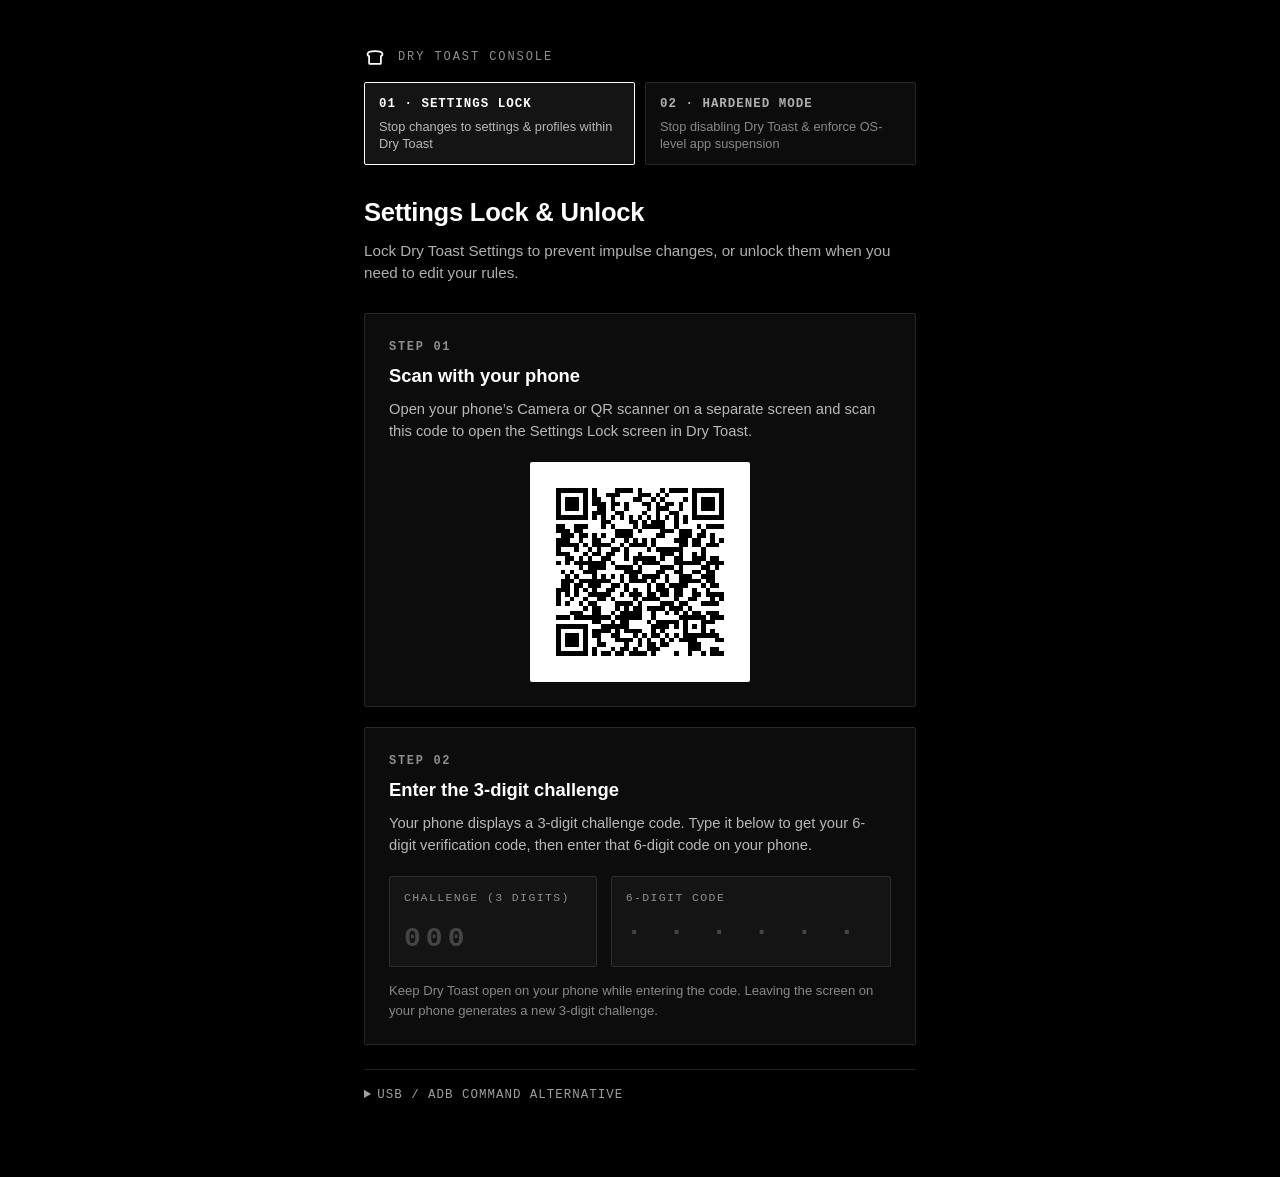
==== commit 5b7c41a0: "feat(brand): replace caret mark with Hollow Crust geometric toast icon (#172)" ====
--- a/site/console/index.html
+++ b/site/console/index.html
@@ -267,8 +267,8 @@
 <body>
   <main>
     <div class="header" style="margin-bottom: 16px;">
-      <svg class="caret" viewBox="29 36.5 50 33" aria-hidden="true">
-        <path fill="#ffffff" d="M49,36.5L59,36.5L79,69.5L68,69.5L54,46L40,69.5L29,69.5Z" />
+      <svg class="caret" viewBox="22 25 64 56" aria-hidden="true">
+        <path fill="none" stroke="#ffffff" stroke-width="6.5" stroke-linejoin="round" d="M35,77 C33.3,77 32,75.7 32,74 L32,48 C27.5,46.8 25.5,43 26.5,38.5 C27.8,32.5 36.5,29 54,29 C71.5,29 80.2,32.5 81.5,38.5 C82.5,43 80.5,46.8 76,48 L76,74 C76,75.7 74.7,77 73,77 Z"/>
       </svg>
       <span class="eyebrow">Dry Toast Console</span>
     </div>
